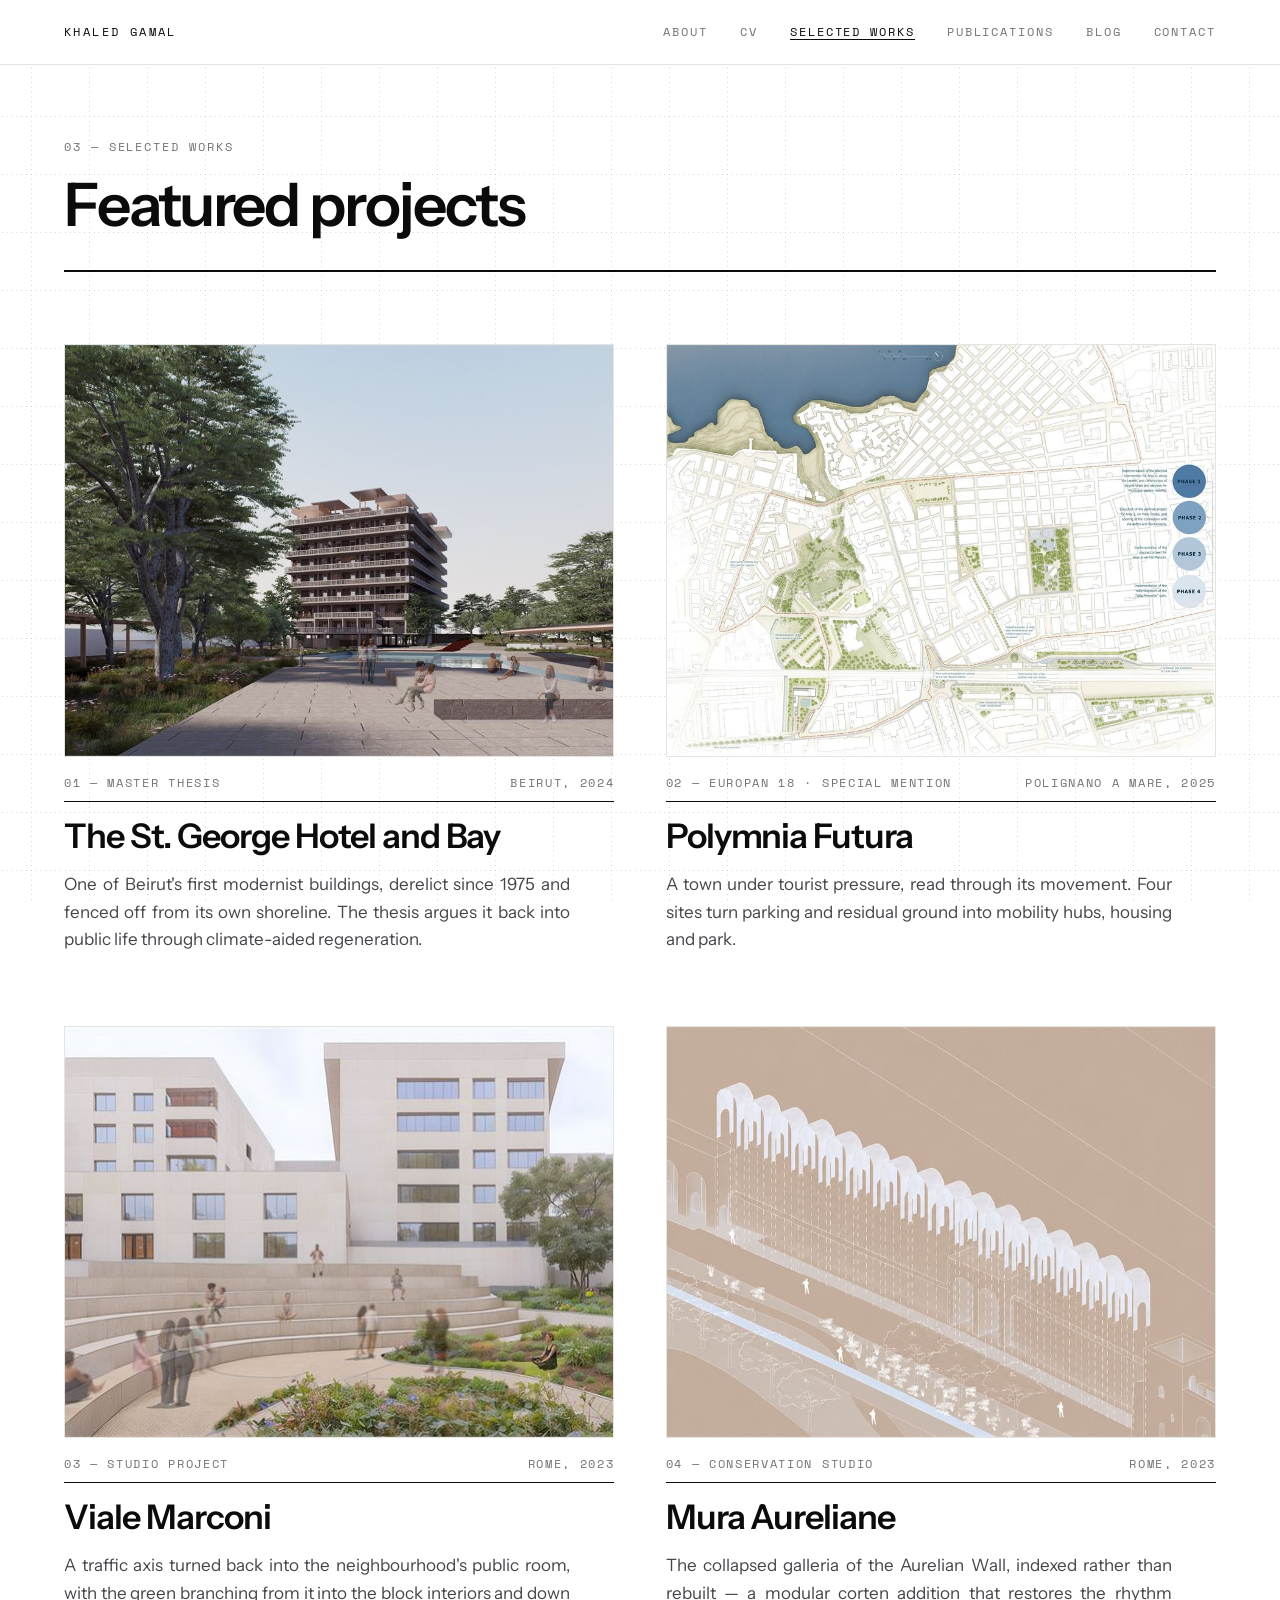
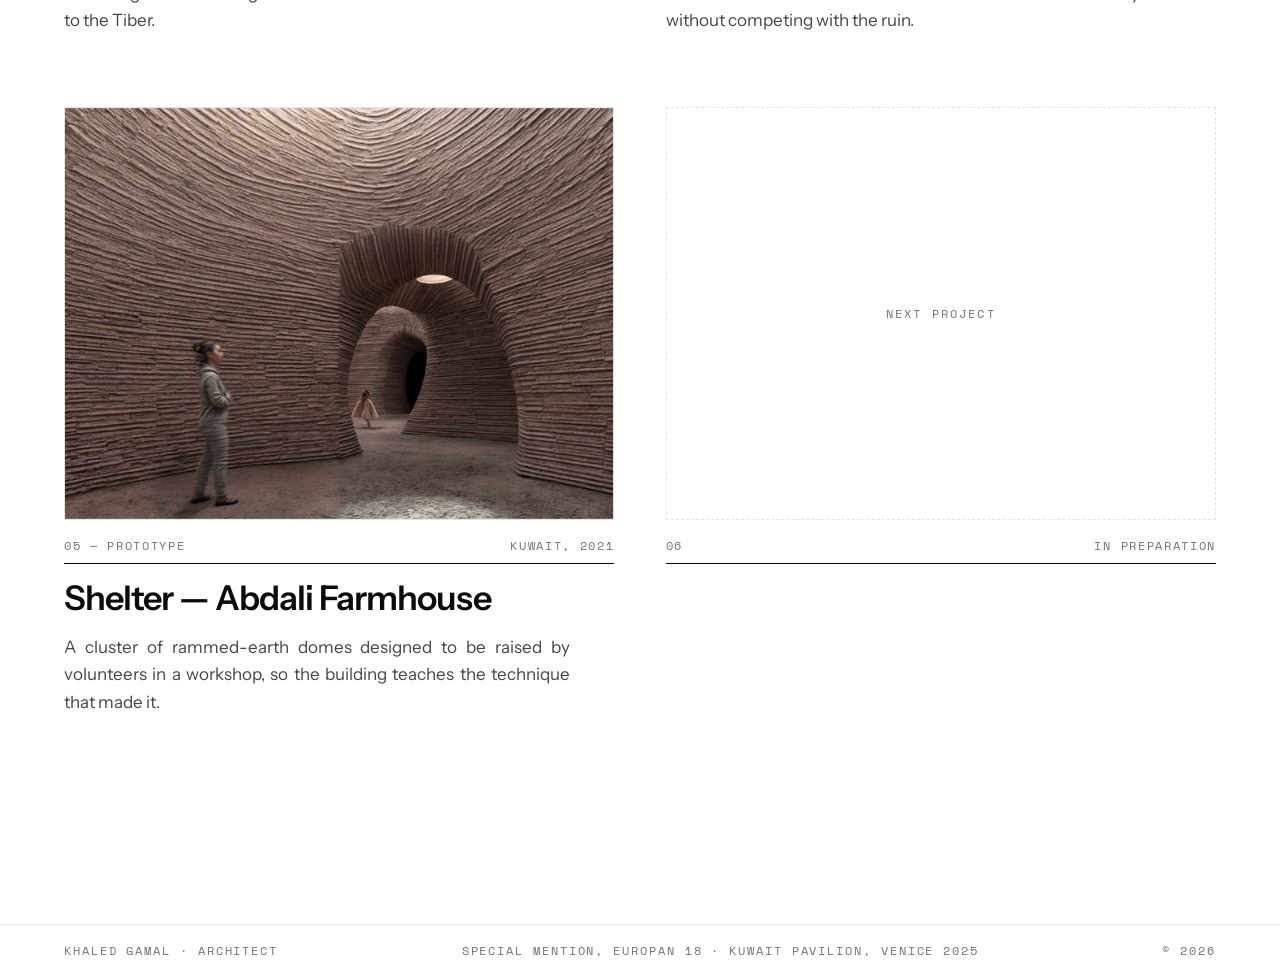
==== works.html @ 3520a38e "Add portfolio site Static site for Khaled Gamal, architect and urban researcher. 13 pages: home, abo" ====
<!DOCTYPE html>
<html lang="en">
<head>
<meta charset="utf-8">
<meta name="viewport" content="width=device-width, initial-scale=1">
<title>Selected works — Khaled Gamal</title>
<meta name="description" content="Selected architecture and urban design projects by Khaled Gamal.">
<meta property="og:title" content="Selected works — Khaled Gamal">
<meta property="og:description" content="Selected architecture and urban design projects by Khaled Gamal.">
<meta property="og:image" content="assets/img/works/saint-george/view-promenade-thumb.jpg">
<link rel="icon" href="favicon.svg" type="image/svg+xml">
<link rel="preconnect" href="https://fonts.googleapis.com">
<link rel="preconnect" href="https://fonts.gstatic.com" crossorigin>
<link href="https://fonts.googleapis.com/css2?family=Instrument+Sans:wght@400;500;600;700&family=Space+Mono:wght@400;700&display=swap" rel="stylesheet">
<link rel="stylesheet" href="assets/css/site.css">
<script>document.documentElement.classList.add('js');</script>
</head>
<body>

<a class="skip-link" href="#main">Skip to content</a>

<header class="site-head">
  <div class="shell">
    <div class="site-head__inner">
      <a class="mark" href="index.html">Khaled&nbsp;Gamal</a>
      <nav class="nav" aria-label="Main">
        <a class="nav__link" href="about.html">About</a>
        <a class="nav__link" href="cv.html">CV</a>
        <a class="nav__link" aria-current="page" href="works.html">Selected works</a>
        <a class="nav__link" href="publications.html">Publications</a>
        <a class="nav__link" href="blog.html">Blog</a>
        <a class="nav__link" href="contact.html">Contact</a>
      </nav>
      <button class="nav-toggle" type="button" aria-expanded="false" aria-controls="nav-drawer">Index</button>
    </div>
  </div>
  <div class="nav-drawer" id="nav-drawer" data-open="false">
    <div class="shell">
      <a class="nav-drawer__link" href="about.html">About <span>01</span></a>
      <a class="nav-drawer__link" href="cv.html">CV <span>02</span></a>
      <a class="nav-drawer__link" aria-current="page" href="works.html">Selected works <span>03</span></a>
      <a class="nav-drawer__link" href="publications.html">Publications <span>04</span></a>
      <a class="nav-drawer__link" href="blog.html">Blog <span>05</span></a>
      <a class="nav-drawer__link" href="contact.html">Contact <span>06</span></a>
    </div>
  </div>
</header>

<main id="main">
  <div class="shell">
    <div class="page">

      <div class="page__head">
        <span class="eyebrow page__eyebrow">03 — Selected works</span>
        <h1 class="page__title">Featured projects</h1>
      </div>

      <div class="works">

        <a class="work" href="work-saint-george.html" data-reveal>
          <div class="work__frame">
            <img src="assets/img/works/saint-george/view-promenade-thumb.jpg"
                 alt="Render of the regenerated St. George Hotel seen from a new public promenade"
                 loading="lazy" decoding="async" width="900" height="634">
          </div>
          <div class="work__bar">
            <span>01 — Master thesis</span>
            <span>Beirut, 2024</span>
          </div>
          <h2 class="work__title">The St. George Hotel and Bay</h2>
          <p class="work__desc">
            One of Beirut's first modernist buildings, derelict since 1975 and fenced
            off from its own shoreline. The thesis argues it back into public life
            through climate-aided regeneration.
          </p>
        </a>

        <a class="work" href="work-europan-18.html" data-reveal>
          <div class="work__frame">
            <img src="assets/img/works/europan-18/masterplan-thumb.jpg"
                 alt="Masterplan drawing for Polignano a Mare showing the proposed mobility and green network"
                 loading="lazy" decoding="async" width="900" height="676">
          </div>
          <div class="work__bar">
            <span>02 — Europan 18 · Special Mention</span>
            <span>Polignano a Mare, 2025</span>
          </div>
          <h2 class="work__title">Polymnia Futura</h2>
          <p class="work__desc">
            A town under tourist pressure, read through its movement. Four sites
            turn parking and residual ground into mobility hubs, housing and park.
          </p>
        </a>

        <a class="work" href="work-marconi.html" data-reveal>
          <div class="work__frame">
            <img src="assets/img/works/marconi/courtyard-thumb.jpg"
                 alt="A stepped public courtyard opened between two residential blocks off Viale Marconi"
                 loading="lazy" decoding="async" width="900" height="409">
          </div>
          <div class="work__bar">
            <span>03 — Studio project</span>
            <span>Rome, 2023</span>
          </div>
          <h2 class="work__title">Viale Marconi</h2>
          <p class="work__desc">
            A traffic axis turned back into the neighbourhood's public room, with
            the green branching from it into the block interiors and down to the
            Tiber.
          </p>
        </a>

        <a class="work" href="work-mura-aureliane.html" data-reveal>
          <div class="work__frame">
            <img src="assets/img/works/indexing/axonometric-thumb.jpg"
                 alt="Axonometric of the modular corten addition reinstating the Aurelian Wall galleria"
                 loading="lazy" decoding="async" width="900" height="637">
          </div>
          <div class="work__bar">
            <span>04 — Conservation studio</span>
            <span>Rome, 2023</span>
          </div>
          <h2 class="work__title">Mura Aureliane</h2>
          <p class="work__desc">
            The collapsed galleria of the Aurelian Wall, indexed rather than
            rebuilt — a modular corten addition that restores the rhythm without
            competing with the ruin.
          </p>
        </a>

        <a class="work" href="work-abdali.html" data-reveal>
          <div class="work__frame">
            <img src="assets/img/works/abdali/dome-interior-thumb.jpg"
                 alt="Interior of a rammed-earth dome with coursed layers rising to an oculus"
                 loading="lazy" decoding="async" width="900" height="506">
          </div>
          <div class="work__bar">
            <span>05 — Prototype</span>
            <span>Kuwait, 2021</span>
          </div>
          <h2 class="work__title">Shelter — Abdali Farmhouse</h2>
          <p class="work__desc">
            A cluster of rammed-earth domes designed to be raised by volunteers in
            a workshop, so the building teaches the technique that made it.
          </p>
        </a>

        <div class="work work--empty" data-reveal>
          <div class="work__frame"><span>Next project</span></div>
          <div class="work__bar">
            <span>06</span>
            <span>In preparation</span>
          </div>
          <h2 class="work__title" style="color: var(--pencil);">&nbsp;</h2>
        </div>

      </div>

    </div>
  </div>

</main>

<footer class="foot">
  <div class="shell">
    <div class="foot__inner">
      <span><a href="index.html">Khaled Gamal · Architect</a></span>
      <span>Special Mention, Europan 18 · Kuwait Pavilion, Venice 2025</span>
      <span>© <span data-year>2026</span></span>
    </div>
  </div>
</footer>

<script src="assets/js/site.js" defer></script>
</body>
</html>
---- assets/css/site.css ----
/* ==========================================================================
   Khaled Gamal — Architect & Urban Researcher
   Minimal editorial architecture site.

   The page is a sheet of drafting paper: a dotted square grid sits behind
   everything, and content is set against it with drafting-weight rules and
   monospaced annotation. One committed light theme — white, black, air.
   ========================================================================== */

/* --------------------------------------------------------------------------
   1. Tokens
   -------------------------------------------------------------------------- */

:root {
  --paper:      #ffffff;
  --paper-sunk: #f7f7f5;
  --ink:        #0b0b0b;
  --graphite:   #45454a;   /*  9.5:1 on white — long-form text */
  --pencil:     #737378;   /*  4.7:1 on white — metadata       */
  --rule:       #e4e4e1;
  --rule-soft:  #efefec;

  /* drafting line weights */
  --w-hair: 1px;
  --w-mid:  1.5px;
  --w-heavy: 2.5px;

  --face: 'Instrument Sans', -apple-system, BlinkMacSystemFont, 'Segoe UI', Helvetica, Arial, sans-serif;
  --mono: 'Space Mono', ui-monospace, 'SFMono-Regular', Menlo, monospace;

  --t-hero:  clamp(2.75rem, 9vw, 8.5rem);
  --t-h1:    clamp(2rem, 5vw, 3.75rem);
  --t-h2:    clamp(1.375rem, 2.8vw, 2.125rem);
  --t-h3:    clamp(1.0625rem, 1.5vw, 1.3125rem);
  --t-body:  1.1875rem;
  --t-small: 1.0625rem;
  --t-meta:  0.75rem;

  --s-1: 0.5rem;  --s-2: 1rem;   --s-3: 1.5rem;  --s-4: 2rem;
  --s-5: 3rem;    --s-6: 4.5rem; --s-7: 6.5rem;  --s-8: 9rem;

  --shell:  1360px;
  --gutter: clamp(1.25rem, 5vw, 4.5rem);

  --grid-size: 58px;
  --ease: cubic-bezier(0.22, 0.61, 0.36, 1);
  /* the dotted grid tile, reused as an overlay on the home reel */
  --grid-img: url("data:image/svg+xml,%3Csvg xmlns='http://www.w3.org/2000/svg' width='72' height='72'%3E%3Cg stroke='%23000' stroke-width='1' stroke-dasharray='1 5' opacity='0.28'%3E%3Cpath d='M0 .5H72'/%3E%3Cpath d='M.5 0V72'/%3E%3C/g%3E%3C/svg%3E");
}

/* Phones and small tablets. The desktop sizes are set for a long measure and
   read oversized on a narrow column, so step the whole scale down and pull the
   vertical rhythm in — the pages become materially shorter to scroll. */
@media (max-width: 48rem) {
  :root {
    --t-body:  1rem;
    --t-small: 0.9375rem;
    --t-meta:  0.6875rem;

    --s-5: 2rem;
    --s-6: 2.75rem;
    --s-7: 3.5rem;
    --s-8: 4.5rem;

    --grid-size: 46px;
  }
}

/* --------------------------------------------------------------------------
   2. Base
   -------------------------------------------------------------------------- */

*, *::before, *::after { box-sizing: border-box; }

html {
  -webkit-text-size-adjust: 100%;
  scroll-behavior: smooth;
  scroll-padding-top: 6rem;
}

@media (prefers-reduced-motion: reduce) {
  html { scroll-behavior: auto; }
}

body {
  margin: 0;
  min-height: 100vh;
  background: var(--paper);
  color: var(--ink);
  font-family: var(--face);
  font-size: var(--t-body);
  line-height: 1.62;
  -webkit-font-smoothing: antialiased;
  text-rendering: optimizeLegibility;
}

/* The drafting grid. Fixed, so long pages don't show tiling seams. */
body::before {
  content: '';
  position: fixed;
  inset: 0;
  z-index: -1;
  pointer-events: none;
  background-image: var(--grid-img);
  background-size: var(--grid-size) var(--grid-size);
  background-position: center top;
}

img { max-width: 100%; height: auto; display: block; }
a { color: inherit; }

h1, h2, h3, h4 {
  margin: 0;
  font-weight: 600;
  line-height: 1.1;
  letter-spacing: -0.025em;
  text-wrap: balance;
}

p { margin: 0 0 var(--s-3); text-wrap: pretty; }
p:last-child { margin-bottom: 0; }

/* Justified running text. Hyphenation is not optional here — without it,
   justifying a narrow measure opens rivers of white space between words. */
.prose,
.prose p,
.chapter__text,
.article__body p,
.entry__desc,
.work__desc,
.post-card__desc,
.pub__cite {
  text-align: justify;
  text-justify: inter-word;
  hyphens: auto;
  -webkit-hyphens: auto;
  hyphenate-limit-chars: 7 3 3;
}

/* Short measures tear badly when justified — leave them ragged. */
@media (max-width: 34rem) {
  .prose, .prose p, .chapter__text, .article__body p,
  .entry__desc, .work__desc, .post-card__desc, .pub__cite {
    text-align: left;
  }
}

:focus-visible {
  outline: var(--w-heavy) solid var(--ink);
  outline-offset: 3px;
}

::selection { background: var(--ink); color: var(--paper); }

.skip-link {
  position: absolute; left: var(--s-2); top: -120%;
  z-index: 100;
  padding: var(--s-2) var(--s-3);
  background: var(--ink); color: var(--paper);
  font-family: var(--mono); font-size: var(--t-meta);
  text-transform: uppercase; letter-spacing: 0.14em; text-decoration: none;
}
.skip-link:focus { top: var(--s-2); }

.visually-hidden {
  position: absolute; width: 1px; height: 1px;
  padding: 0; margin: -1px; overflow: hidden;
  clip: rect(0 0 0 0); white-space: nowrap; border: 0;
}

/* Shared annotation voice: every label, number and caption on the site. */
.mono,
.eyebrow,
.caption,
.metric__key,
.nav__link,
.foot__inner,
.entry__year,
.pub__year {
  font-family: var(--mono);
  font-size: var(--t-meta);
  text-transform: uppercase;
  letter-spacing: 0.16em;
}

.shell {
  max-width: var(--shell);
  margin-inline: auto;
  padding-inline: var(--gutter);
}

/* --------------------------------------------------------------------------
   3. Header
   -------------------------------------------------------------------------- */

.site-head {
  position: sticky; top: 0; z-index: 40;
  /* 96%, not 90%: the nav labels are grey, and at 90% a dark image scrolling
     underneath pulled them below the 4.5:1 contrast floor. */
  background: color-mix(in srgb, var(--paper) 96%, transparent);
  -webkit-backdrop-filter: blur(12px);
  backdrop-filter: blur(12px);
  border-bottom: var(--w-hair) solid var(--rule);
}

.site-head__inner {
  display: flex; align-items: center; justify-content: space-between;
  gap: var(--s-3); min-height: 4rem;
}

.mark {
  font-family: var(--mono);
  font-size: var(--t-meta);
  text-transform: uppercase;
  letter-spacing: 0.2em;
  text-decoration: none;
  white-space: nowrap;
}

.nav { display: none; }

@media (min-width: 62rem) {
  .nav { display: flex; gap: var(--s-4); }
}

.nav__link {
  position: relative;
  display: inline-flex; align-items: center;
  min-height: 44px;
  text-decoration: none;
  color: var(--pencil);
  transition: color 200ms var(--ease);
}

.nav__link::after {
  content: '';
  position: absolute; left: 0; right: 0; bottom: 0.85rem;
  height: var(--w-mid); background: var(--ink);
  transform: scaleX(0); transform-origin: left;
  transition: transform 280ms var(--ease);
}

.nav__link:hover { color: var(--ink); }
.nav__link:hover::after { transform: scaleX(1); }

.nav__link[aria-current='page'] { color: var(--ink); }
.nav__link[aria-current='page']::after { transform: scaleX(1); }

@media (prefers-reduced-motion: reduce) {
  .nav__link::after { transition: none; }
}

.nav-toggle {
  display: inline-flex; align-items: center; justify-content: center;
  min-width: 44px; min-height: 44px; padding: 0 var(--s-2);
  background: none; border: var(--w-hair) solid var(--rule);
  color: var(--ink);
  font-family: var(--mono); font-size: var(--t-meta);
  text-transform: uppercase; letter-spacing: 0.16em;
  cursor: pointer;
}

@media (min-width: 62rem) { .nav-toggle { display: none; } }

.nav-drawer { display: none; border-top: var(--w-hair) solid var(--rule); }
.nav-drawer[data-open='true'] { display: block; }
@media (min-width: 62rem) { .nav-drawer[data-open='true'] { display: none; } }

.nav-drawer__link {
  display: flex; align-items: center; justify-content: space-between;
  min-height: 52px;
  border-bottom: var(--w-hair) solid var(--rule-soft);
  font-family: var(--mono); font-size: var(--t-meta);
  text-transform: uppercase; letter-spacing: 0.16em;
  text-decoration: none;
}
.nav-drawer__link span { color: var(--pencil); }

/* --------------------------------------------------------------------------
   4. Home
   -------------------------------------------------------------------------- */

.home {
  display: flex; flex-direction: column; justify-content: center;
  padding-block: var(--s-4);
}

/* Wide screens: the statement and the index sit side by side, so the whole
   site fits on one screen with nothing to scroll past. */
@media (min-width: 62rem) {
  .home {
    display: grid;
    grid-template-columns: minmax(0, 1.05fr) minmax(0, 1fr);
    gap: clamp(2rem, 6vw, 6rem);
    align-content: center;
    align-items: center;
  }
}

.home__eyebrow { display: block; margin-bottom: var(--s-2); color: var(--pencil); }

.home__line {
  max-width: 34ch;
  font-size: clamp(1.125rem, 1.8vw, 1.625rem);
  line-height: 1.4;
  letter-spacing: -0.02em;
  color: var(--ink);
}

/* ── The reel ───────────────────────────────────────────────────────────
   A slow band of work across the top of the home page. Images are
   desaturated and sit under the same dotted grid as the rest of the page,
   so they read as ground rather than as pictures pasted on top. */

.reel {
  position: relative;
  overflow: hidden;
  width: 100vw;
  margin-left: calc(50% - 50vw);
  border-top: var(--w-hair) solid var(--rule);
  border-bottom: var(--w-hair) solid var(--rule);
  background: var(--paper-sunk);
}

/* The grid, laid back over the images. Fixed attachment so it lines up with
   the page grid behind everything else rather than starting its own. */
.reel::after {
  content: '';
  position: absolute;
  inset: 0;
  pointer-events: none;
  background-image: var(--grid-img);
  background-size: var(--grid-size) var(--grid-size);
  background-attachment: fixed;
  background-position: center top;
}

.reel__track {
  display: flex;
  width: max-content;
  gap: 0;
}

.reel__track img {
  height: clamp(140px, 21vh, 230px);
  width: auto;
  flex: none;
  object-fit: cover;
  filter: grayscale(1) contrast(1.02);
  opacity: 0.88;
  border-right: var(--w-hair) solid var(--rule);
}

/* Phones: a shorter band and tighter padding, so the index still lands
   close to one screen at the larger type size. */
@media (max-width: 34rem) {
  .reel__track img { height: 128px; }
  .home { padding-block: var(--s-2); }
  .index__row { min-height: 52px; }
}

@media (prefers-reduced-motion: no-preference) {
  .reel__track { animation: reel 64s linear infinite; }
  .reel:hover .reel__track { animation-play-state: paused; }
}

@keyframes reel {
  from { transform: translate3d(0, 0, 0); }
  to   { transform: translate3d(-50%, 0, 0); }
}

/* The index: the whole site, as a drawing register. */
.index {
  margin-top: var(--s-5);
  border-top: var(--w-heavy) solid var(--ink);
}

@media (min-width: 62rem) { .index { margin-top: 0; } }

.index__row {
  display: grid;
  grid-template-columns: 3rem 1fr auto;
  gap: var(--s-2);
  align-items: center;
  min-height: 56px;
  padding-block: var(--s-1);
  border-bottom: var(--w-hair) solid var(--rule);
  text-decoration: none;
  transition: padding-left 320ms var(--ease), background-color 320ms var(--ease);
}

.index__row:hover,
.index__row:focus-visible {
  padding-left: var(--s-3);
  background: var(--paper-sunk);
}

@media (prefers-reduced-motion: reduce) {
  .index__row { transition: none; }
  .index__row:hover { padding-left: 0; }
}

.index__no { font-family: var(--mono); font-size: var(--t-meta); letter-spacing: 0.14em; color: var(--pencil); }

.index__name {
  font-size: clamp(1.125rem, 1.8vw, 1.5rem);
  font-weight: 500;
  letter-spacing: -0.03em;
}

.index__note {
  display: none;
  font-family: var(--mono); font-size: var(--t-meta);
  text-transform: uppercase; letter-spacing: 0.14em;
  color: var(--pencil);
}

@media (min-width: 48rem) { .index__note { display: block; } }

/* --------------------------------------------------------------------------
   5. Page scaffolding
   -------------------------------------------------------------------------- */

.page { padding-block: var(--s-6) var(--s-7); }

/* Tighter blocks on a phone: less air between figures and chapters, so the
   page reads as a sequence rather than a series of long empty gaps. */
@media (max-width: 48rem) {
  .page { padding-block: var(--s-4) var(--s-6); }
  .page__head { margin-bottom: var(--s-4); padding-bottom: var(--s-3); }
  .chapter { margin-top: var(--s-5); }
  .plates { gap: var(--s-3); }
  .works { gap: var(--s-5); }
  .figure { margin: var(--s-4) 0; }
  .section { margin-top: var(--s-5); }
  .entry { padding-block: var(--s-2); }
  .pub { padding-block: var(--s-3); }
}

.page__head {
  padding-bottom: var(--s-4);
  margin-bottom: var(--s-6);
  border-bottom: var(--w-heavy) solid var(--ink);
}

.page__eyebrow { display: block; margin-bottom: var(--s-2); color: var(--pencil); }

.page__title {
  font-size: var(--t-h1);
  letter-spacing: -0.035em;
  max-width: 20ch;
}

.page__lede {
  max-width: min(52ch, 34rem);
  margin-top: var(--s-3);
  font-size: clamp(1.0625rem, 1.7vw, 1.375rem);
  line-height: 1.45;
  letter-spacing: -0.015em;
  color: var(--graphite);
}

/* About: the portrait sits beside the title, small, not below it. */
.page__head--portrait {
  display: grid;
  gap: var(--s-3);
  align-items: start;
}

@media (min-width: 40rem) {
  .page__head--portrait {
    grid-template-columns: minmax(0, 1fr) 9.5rem;
    gap: var(--s-5);
  }
}

@media (min-width: 62rem) {
  .page__head--portrait { grid-template-columns: minmax(0, 1fr) 12rem; }
}

.portrait-sm { margin: 0; }

.portrait-sm img {
  width: 100%;
  border: var(--w-hair) solid var(--rule);
  filter: grayscale(1) contrast(1.03);
}

.portrait-sm figcaption {
  margin-top: 0.4rem;
  font-family: var(--mono); font-size: var(--t-meta);
  text-transform: uppercase; letter-spacing: 0.14em; color: var(--pencil);
}

/* Two-column sheet: annotation margin + content field. */
.sheet { display: grid; gap: var(--s-3); }

@media (min-width: 62rem) {
  .sheet {
    grid-template-columns: 13rem minmax(0, 1fr);
    gap: clamp(1.5rem, 4vw, 4rem);
    align-items: start;
  }
}

.sheet__note { color: var(--pencil); font-family: var(--mono); font-size: var(--t-meta);
  text-transform: uppercase; letter-spacing: 0.16em; line-height: 1.8; }

@media (min-width: 62rem) {
  .sheet__note--sticky { position: sticky; top: 6rem; }
}

/* ch resolves wide in Instrument Sans, so cap the measure in rem too —
   otherwise the larger type runs to ~86 characters a line. */
.prose { max-width: min(66ch, 41rem); color: var(--graphite); }
.prose > * + * { margin-top: var(--s-3); }
.prose strong { color: var(--ink); font-weight: 600; }
.prose em { font-style: italic; }

.prose h3 {
  margin-top: var(--s-5);
  font-size: var(--t-h3);
  color: var(--ink);
}

.prose a { color: var(--ink); text-decoration: none; border-bottom: var(--w-hair) solid var(--rule); }
.prose a:hover { border-color: var(--ink); }

.section { margin-top: var(--s-6); }

.section__head {
  margin-bottom: var(--s-4);
  padding-bottom: var(--s-1);
  border-bottom: var(--w-mid) solid var(--ink);
  font-family: var(--mono); font-size: var(--t-meta); font-weight: 400;
  text-transform: uppercase; letter-spacing: 0.2em;
}

/* --------------------------------------------------------------------------
   6. Metric / titleblock strip
   -------------------------------------------------------------------------- */

.metrics {
  display: grid;
  grid-template-columns: repeat(2, minmax(0, 1fr));
  border-top: var(--w-hair) solid var(--rule);
  border-left: var(--w-hair) solid var(--rule);
}

@media (min-width: 48rem) { .metrics { grid-template-columns: repeat(4, minmax(0, 1fr)); } }

.metric {
  padding: var(--s-2);
  border-right: var(--w-hair) solid var(--rule);
  border-bottom: var(--w-hair) solid var(--rule);
}

.metric__key { display: block; margin-bottom: 0.35rem; color: var(--pencil); }
.metric__val { font-size: var(--t-small); line-height: 1.35; }

/* --------------------------------------------------------------------------
   7. Works
   -------------------------------------------------------------------------- */

.works { display: grid; gap: var(--s-6); }

@media (min-width: 56rem) {
  .works { grid-template-columns: repeat(2, minmax(0, 1fr)); gap: var(--s-6) clamp(1.5rem, 4vw, 4rem); }
}

.work { display: block; text-decoration: none; color: inherit; }

.work__frame {
  overflow: hidden;
  background: var(--paper-sunk);
  border: var(--w-hair) solid var(--rule);
  aspect-ratio: 4 / 3;
}

.work__frame img {
  width: 100%; height: 100%; object-fit: cover;
  transition: transform 700ms var(--ease);
}

.work:hover .work__frame img,
.work:focus-visible .work__frame img { transform: scale(1.035); }

@media (prefers-reduced-motion: reduce) {
  .work__frame img { transition: none; }
  .work:hover .work__frame img { transform: none; }
}

.work__bar {
  display: flex; justify-content: space-between; gap: var(--s-2);
  margin-top: var(--s-2); padding-bottom: var(--s-1);
  border-bottom: var(--w-mid) solid var(--ink);
  font-family: var(--mono); font-size: var(--t-meta);
  text-transform: uppercase; letter-spacing: 0.14em; color: var(--pencil);
}

.work__title {
  margin-top: var(--s-2);
  font-size: var(--t-h2);
  letter-spacing: -0.03em;
}

.work__desc { margin-top: var(--s-2); max-width: 46ch; font-size: var(--t-small); color: var(--graphite); }

/* Reserved slot for work still to come. */
.work--empty .work__frame {
  display: grid; place-items: center;
  background: transparent;
  border-style: dashed;
  border-color: var(--rule);
}

.work--empty .work__frame span {
  font-family: var(--mono); font-size: var(--t-meta);
  text-transform: uppercase; letter-spacing: 0.18em; color: var(--pencil);
}

/* --------------------------------------------------------------------------
   8. Plates
   -------------------------------------------------------------------------- */

.chapter { margin-top: var(--s-7); }
.chapter:first-of-type { margin-top: 0; }

.chapter__head {
  display: flex; align-items: baseline; gap: var(--s-2);
  padding-bottom: var(--s-1);
  margin-bottom: var(--s-4);
  border-bottom: var(--w-mid) solid var(--ink);
}

.chapter__no { font-family: var(--mono); font-size: var(--t-meta); letter-spacing: 0.16em; color: var(--pencil); }
.chapter__title { font-size: var(--t-h3); font-weight: 600; letter-spacing: -0.02em; }

.chapter__text { max-width: min(62ch, 41rem); margin-bottom: var(--s-4); color: var(--graphite); font-size: var(--t-small); }

.plates { display: grid; gap: var(--s-4); }

@media (min-width: 56rem) {
  .plates { grid-template-columns: repeat(2, minmax(0, 1fr)); gap: var(--s-5); }
  .plates--single { grid-template-columns: 1fr; }
}

.plate { margin: 0; cursor: zoom-in; }
.plate--wide { grid-column: 1 / -1; }

.plate__frame {
  border: var(--w-hair) solid var(--rule);
  background: var(--paper);
  padding: var(--s-1);
  overflow: hidden;
}

.plate img { width: 100%; transition: transform 600ms var(--ease); }
.plate:hover img { transform: scale(1.015); }

@media (prefers-reduced-motion: reduce) {
  .plate img { transition: none; }
  .plate:hover img { transform: none; }
}

.plate figcaption {
  margin-top: var(--s-1);
  font-family: var(--mono); font-size: var(--t-meta);
  text-transform: uppercase; letter-spacing: 0.14em; color: var(--pencil);
}

/* A sideways scroll of full boards. Snaps, and keeps its own scrollbar so
   the page body never scrolls horizontally. */
.strip {
  display: flex;
  gap: var(--s-3);
  overflow-x: auto;
  overscroll-behavior-x: contain;
  scroll-snap-type: x mandatory;
  padding-bottom: var(--s-2);
  -webkit-overflow-scrolling: touch;
}

.strip__item {
  flex: none;
  width: min(78vw, 26rem);
  scroll-snap-align: start;
}

.strip:focus-visible { outline: var(--w-heavy) solid var(--ink); outline-offset: 4px; }

/* ── Frame-sequence animation ───────────────────────────────────────────
   The source GIFs were 44MB between them. Same motion, as stacked JPEG
   frames: a tenth of the weight, and it can be paused. */

.anim { margin: 0; }

.anim__stage {
  position: relative;
  border: var(--w-hair) solid var(--rule);
  background: var(--paper);
  padding: var(--s-1);
}

/* The box reserves its height from --ar, so the frames can stack absolutely
   and still be inside the viewport for lazy loading to fire. */
.anim__frames {
  position: relative;
  aspect-ratio: var(--ar, 16 / 9);
}

.anim__frames img {
  position: absolute;
  inset: 0;
  width: 100%;
  height: 100%;
  object-fit: contain;
  opacity: 0;
  transition: opacity 260ms linear;
}

.anim__frames img.is-on { opacity: 1; }

/* With no JS, or with motion turned off, the last frame stands alone as a
   finished still. */
.anim__frames img:last-child { opacity: 1; }
.js .anim__frames img:last-child { opacity: 0; }
.js .anim__frames img:last-child.is-on { opacity: 1; }

.anim__bar {
  display: flex; align-items: center; justify-content: space-between;
  gap: var(--s-2); margin-top: var(--s-1);
}

.anim__caption {
  font-family: var(--mono); font-size: var(--t-meta);
  text-transform: uppercase; letter-spacing: 0.14em; color: var(--pencil);
}

.anim__toggle {
  display: none;
  align-items: center; justify-content: center;
  min-height: 44px; min-width: 44px; padding: 0 var(--s-2);
  background: none; border: var(--w-hair) solid var(--rule);
  color: var(--ink);
  font-family: var(--mono); font-size: var(--t-meta);
  text-transform: uppercase; letter-spacing: 0.14em;
  cursor: pointer; white-space: nowrap;
}

.js .anim__toggle { display: inline-flex; }
.anim__toggle:hover { border-color: var(--ink); }

/* --------------------------------------------------------------------------
   9. CV
   -------------------------------------------------------------------------- */

.entry {
  display: grid; gap: 0.35rem;
  padding-block: var(--s-3);
  border-bottom: var(--w-hair) solid var(--rule);
}

@media (min-width: 48rem) {
  .entry { grid-template-columns: 10rem minmax(0, 1fr); gap: var(--s-3); }
}

.entry__year { color: var(--pencil); padding-top: 0.3rem; letter-spacing: 0.1em; }
.entry__title { font-size: var(--t-h3); font-weight: 600; letter-spacing: -0.02em; }
.entry__org { margin-top: 0.15rem; font-size: var(--t-small); color: var(--pencil); }
.entry__desc { margin-top: var(--s-2); max-width: min(60ch, 40rem); font-size: var(--t-small); color: var(--graphite); }

.tags { display: flex; flex-wrap: wrap; gap: var(--s-1); margin-top: var(--s-2); }

.tag {
  padding: 0.3rem 0.6rem;
  border: var(--w-hair) solid var(--rule);
  font-family: var(--mono); font-size: var(--t-meta);
  text-transform: uppercase; letter-spacing: 0.1em; color: var(--graphite);
}

.btn {
  display: inline-flex; align-items: center; gap: var(--s-2);
  min-height: 48px; padding: 0 var(--s-3);
  background: var(--ink); color: var(--paper);
  font-family: var(--mono); font-size: var(--t-meta);
  text-transform: uppercase; letter-spacing: 0.16em;
  text-decoration: none;
  transition: opacity 200ms var(--ease);
}
.btn:hover { opacity: 0.82; }

/* --------------------------------------------------------------------------
   10. Publications
   -------------------------------------------------------------------------- */

.pub {
  display: grid; gap: 0.35rem;
  padding-block: var(--s-4);
  border-bottom: var(--w-hair) solid var(--rule);
}

@media (min-width: 48rem) {
  .pub { grid-template-columns: 5rem minmax(0, 1fr) auto; gap: var(--s-3); align-items: start; }
}

.pub__year { color: var(--pencil); padding-top: 0.35rem; letter-spacing: 0.1em; }
.pub__title { font-size: var(--t-h3); font-weight: 600; letter-spacing: -0.02em; max-width: 40ch; }
.pub__cite { margin-top: var(--s-1); font-size: var(--t-small); color: var(--graphite); max-width: 58ch; }
.pub__doi { margin-top: 0.35rem; font-family: var(--mono); font-size: var(--t-meta); color: var(--pencil); word-break: break-all; }

.pub__link {
  align-self: start;
  display: inline-flex; align-items: center; min-height: 44px;
  font-family: var(--mono); font-size: var(--t-meta);
  text-transform: uppercase; letter-spacing: 0.14em;
  text-decoration: none;
  border-bottom: var(--w-mid) solid var(--ink);
  white-space: nowrap;
}

/* --------------------------------------------------------------------------
   11. Blog
   -------------------------------------------------------------------------- */

.post-card {
  display: grid; gap: var(--s-3);
  padding-block: var(--s-4);
  border-bottom: var(--w-hair) solid var(--rule);
  text-decoration: none; color: inherit;
}

@media (min-width: 56rem) {
  .post-card { grid-template-columns: minmax(0, 22rem) minmax(0, 1fr); gap: clamp(1.5rem, 4vw, 3.5rem); align-items: start; }
}

.post-card__frame { overflow: hidden; border: var(--w-hair) solid var(--rule); background: var(--paper-sunk); }
.post-card__frame img { width: 100%; transition: transform 700ms var(--ease); }
.post-card:hover .post-card__frame img { transform: scale(1.03); }

@media (prefers-reduced-motion: reduce) {
  .post-card__frame img { transition: none; }
  .post-card:hover .post-card__frame img { transform: none; }
}

.post-card__title { font-size: var(--t-h2); letter-spacing: -0.03em; margin-top: var(--s-1); }
.post-card__desc { margin-top: var(--s-2); max-width: 54ch; font-size: var(--t-small); color: var(--graphite); }

.article { max-width: min(68ch, 44rem); }

.article__body { font-size: 1.25rem; line-height: 1.7; color: var(--graphite); }

@media (max-width: 48rem) {
  .article__body { font-size: 1.0625rem; line-height: 1.62; }
  .article__body blockquote { padding-left: var(--s-2); }
}
.article__body > * + * { margin-top: var(--s-3); }

.article__body h2 {
  margin-top: var(--s-6);
  padding-bottom: var(--s-1);
  border-bottom: var(--w-mid) solid var(--ink);
  font-size: var(--t-h3);
  font-family: var(--mono);
  font-weight: 400;
  text-transform: uppercase;
  letter-spacing: 0.16em;
  color: var(--ink);
}

.article__body strong { color: var(--ink); }

.article__body blockquote {
  margin: var(--s-4) 0;
  padding-left: var(--s-3);
  border-left: var(--w-heavy) solid var(--ink);
  color: var(--ink);
  text-align: left;
  hyphens: none;
}

/* Reference marks: raised, small, and never pushing the leading around. */
.article__body sup {
  font-family: var(--mono);
  font-size: 0.62em;
  line-height: 0;
  vertical-align: super;
  color: var(--pencil);
  margin-left: 0.1em;
}

.footnote-note {
  margin-top: var(--s-5);
  padding-top: var(--s-2);
  border-top: var(--w-hair) solid var(--rule);
  font-family: var(--mono);
  font-size: var(--t-meta);
  text-transform: uppercase;
  letter-spacing: 0.12em;
  color: var(--pencil);
  text-align: left;
  hyphens: none;
}

/* Arabic runs in the source keep their own script. */
.article__body [lang='ar'] { font-size: 1.05em; }

.figure { margin: var(--s-5) 0; }
.article__body .figure { cursor: zoom-in; }
.figure img { width: 100%; border: var(--w-hair) solid var(--rule); }
.figure figcaption {
  margin-top: var(--s-1);
  font-family: var(--mono); font-size: var(--t-meta);
  text-transform: uppercase; letter-spacing: 0.14em; color: var(--pencil);
}

/* Figures may break the measure on wide screens. */
@media (min-width: 75rem) {
  .figure--wide { width: min(115%, calc(100vw - 2 * var(--gutter))); }
}

/* --------------------------------------------------------------------------
   12. Contact
   -------------------------------------------------------------------------- */

.contact { display: grid; gap: var(--s-4); }

@media (min-width: 48rem) { .contact { grid-template-columns: repeat(2, minmax(0, 1fr)); } }

.contact__item { padding-block: var(--s-2); border-top: var(--w-hair) solid var(--rule); }
.contact__key { display: block; margin-bottom: 0.35rem; font-family: var(--mono); font-size: var(--t-meta);
  text-transform: uppercase; letter-spacing: 0.16em; color: var(--pencil); }

.contact__val {
  display: inline-block;
  font-size: clamp(1.0625rem, 2vw, 1.375rem);
  letter-spacing: -0.02em; text-decoration: none;
  border-bottom: var(--w-hair) solid var(--rule);
  transition: border-color 200ms var(--ease);
  word-break: break-word;
}
.contact__val:hover { border-color: var(--ink); }
.contact__val--plain { border: 0; }

/* --------------------------------------------------------------------------
   13. Footer
   -------------------------------------------------------------------------- */

/* Matches the header: same hairline, same compact band. */
.foot {
  margin-top: var(--s-7);
  border-top: var(--w-hair) solid var(--rule);
}

.foot__inner {
  min-height: 3.25rem;
  align-items: center;
}

.foot--tight { margin-top: var(--s-3); }

.foot__inner {
  display: flex; flex-wrap: wrap; gap: var(--s-1) var(--s-4);
  justify-content: space-between; color: var(--pencil);
  padding-block: var(--s-1);
}

.foot__inner a { text-decoration: none; }
.foot__inner a:hover { color: var(--ink); }

/* --------------------------------------------------------------------------
   14. Lightbox
   -------------------------------------------------------------------------- */

.lb { position: fixed; inset: 0; z-index: 90; display: none; background: var(--paper); padding: var(--s-3); }

/* minmax(0, 1fr), not 1fr: a bare 1fr track has an automatic minimum, so a
   tall board grew the row past the viewport and the image was cut off
   instead of being scaled down to fit. */
.lb[data-open='true'] {
  display: grid;
  grid-template-rows: auto minmax(0, 1fr) auto;
  gap: var(--s-2);
}

.lb__bar {
  display: flex; align-items: center; justify-content: space-between; gap: var(--s-2);
  font-family: var(--mono); font-size: var(--t-meta);
  text-transform: uppercase; letter-spacing: 0.14em; color: var(--pencil);
}

.lb__stage { position: relative; min-height: 0; min-width: 0; }

/* Pinned to the stage box, then letterboxed by object-fit.
   Percentage heights were the obvious approach and they do not work here:
   inside the grid the image resolved width:100% but treated height:100% as
   auto, so it kept its width-derived height and ran off the bottom of the
   screen. inset:0 gives a definite box no matter how the track is sized. */
.lb__stage img {
  position: absolute;
  inset: 0;
  width: 100%;
  height: 100%;
  object-fit: contain;
  object-position: center;
}

.lb__btn {
  display: inline-flex; align-items: center; justify-content: center;
  min-width: 44px; min-height: 44px; padding: 0 var(--s-2);
  background: none; border: var(--w-hair) solid var(--rule); color: var(--ink);
  font-family: var(--mono); font-size: var(--t-meta); cursor: pointer;
}
.lb__btn:hover { border-color: var(--ink); }
.lb__btn[disabled] { opacity: 0.3; cursor: default; }
.lb__nav { display: flex; gap: var(--s-2); }

/* --------------------------------------------------------------------------
   15. Motion
   -------------------------------------------------------------------------- */

@media (prefers-reduced-motion: no-preference) {
  .js [data-reveal] {
    opacity: 0; transform: translateY(14px);
    transition: opacity 750ms var(--ease), transform 750ms var(--ease);
  }
  .js [data-reveal].is-in { opacity: 1; transform: none; }
}

@media print {
  body::before, .site-head, .nav-drawer, .lb, .btn { display: none !important; }
  body { background: #fff; }
  .page { padding: 0; }
  .entry, .pub { page-break-inside: avoid; }
}
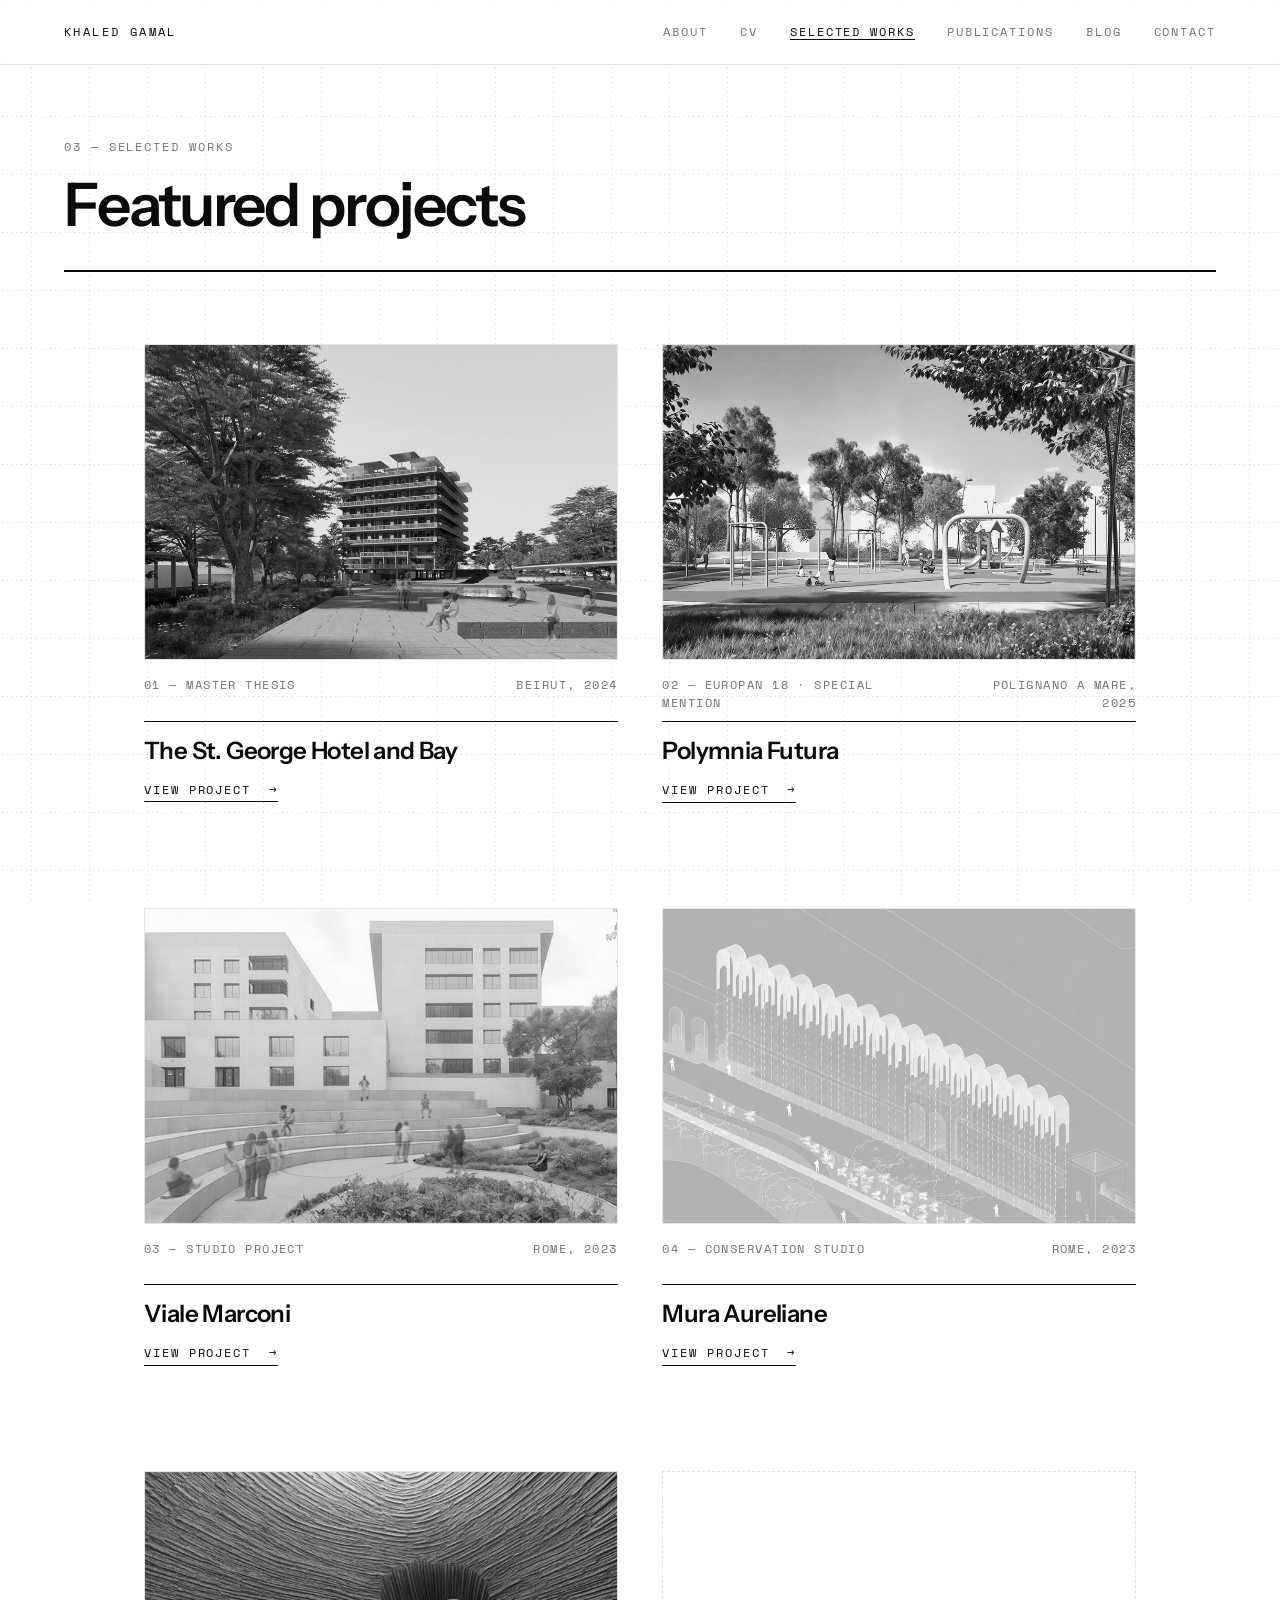
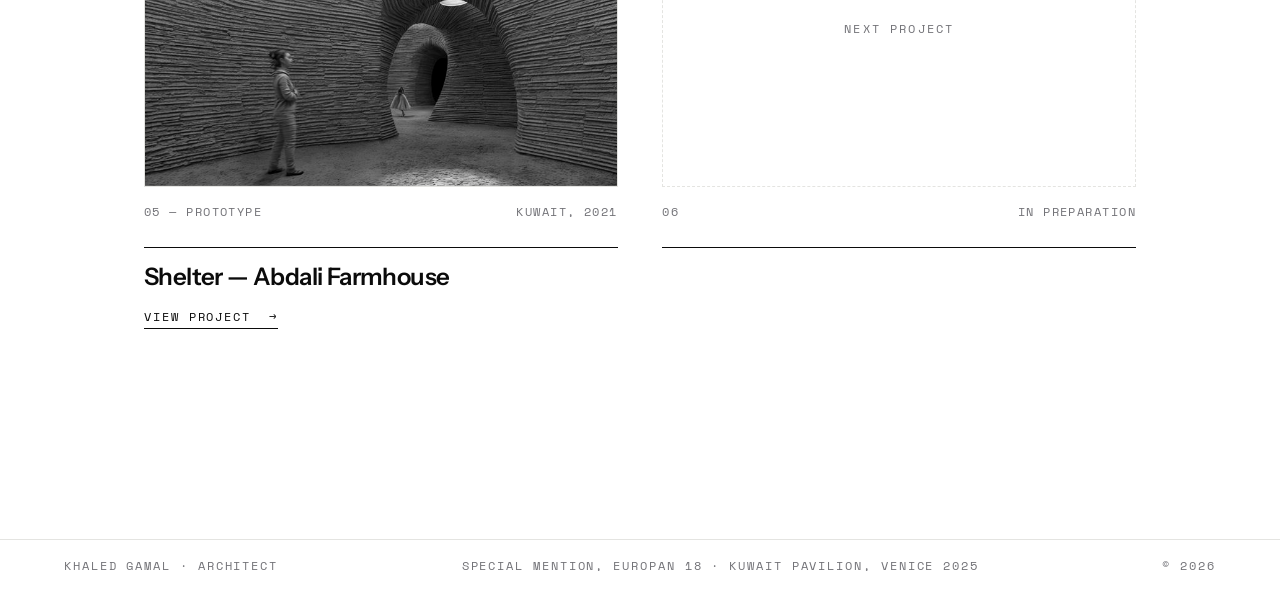
==== commit 1c118d09: "Rework the selected works grid; extend Viale Marconi Selected works - drop the description paragraph" ====
--- a/works.html
+++ b/works.html
@@ -68,28 +68,21 @@
             <span>Beirut, 2024</span>
           </div>
           <h2 class="work__title">The St. George Hotel and Bay</h2>
-          <p class="work__desc">
-            One of Beirut's first modernist buildings, derelict since 1975 and fenced
-            off from its own shoreline. The thesis argues it back into public life
-            through climate-aided regeneration.
-          </p>
+          <span class="work__go">View project</span>
         </a>
 
         <a class="work" href="work-europan-18.html" data-reveal>
           <div class="work__frame">
-            <img src="assets/img/works/europan-18/masterplan-thumb.jpg"
-                 alt="Masterplan drawing for Polignano a Mare showing the proposed mobility and green network"
-                 loading="lazy" decoding="async" width="900" height="676">
+            <img src="assets/img/works/europan-18/park-1-thumb.jpg"
+                 alt="The unfenced urban park at Villa Pinocchio, with play equipment among preserved trees"
+                 loading="lazy" decoding="async" width="900" height="600">
           </div>
           <div class="work__bar">
             <span>02 — Europan 18 · Special Mention</span>
             <span>Polignano a Mare, 2025</span>
           </div>
           <h2 class="work__title">Polymnia Futura</h2>
-          <p class="work__desc">
-            A town under tourist pressure, read through its movement. Four sites
-            turn parking and residual ground into mobility hubs, housing and park.
-          </p>
+          <span class="work__go">View project</span>
         </a>
 
         <a class="work" href="work-marconi.html" data-reveal>
@@ -103,11 +96,7 @@
             <span>Rome, 2023</span>
           </div>
           <h2 class="work__title">Viale Marconi</h2>
-          <p class="work__desc">
-            A traffic axis turned back into the neighbourhood's public room, with
-            the green branching from it into the block interiors and down to the
-            Tiber.
-          </p>
+          <span class="work__go">View project</span>
         </a>
 
         <a class="work" href="work-mura-aureliane.html" data-reveal>
@@ -121,11 +110,7 @@
             <span>Rome, 2023</span>
           </div>
           <h2 class="work__title">Mura Aureliane</h2>
-          <p class="work__desc">
-            The collapsed galleria of the Aurelian Wall, indexed rather than
-            rebuilt — a modular corten addition that restores the rhythm without
-            competing with the ruin.
-          </p>
+          <span class="work__go">View project</span>
         </a>
 
         <a class="work" href="work-abdali.html" data-reveal>
@@ -139,10 +124,7 @@
             <span>Kuwait, 2021</span>
           </div>
           <h2 class="work__title">Shelter — Abdali Farmhouse</h2>
-          <p class="work__desc">
-            A cluster of rammed-earth domes designed to be raised by volunteers in
-            a workshop, so the building teaches the technique that made it.
-          </p>
+          <span class="work__go">View project</span>
         </a>
 
         <div class="work work--empty" data-reveal>
--- a/assets/css/site.css
+++ b/assets/css/site.css
@@ -127,7 +127,6 @@
 .chapter__text,
 .article__body p,
 .entry__desc,
-.work__desc,
 .post-card__desc,
 .pub__cite {
   text-align: justify;
@@ -140,7 +139,7 @@
 /* Short measures tear badly when justified — leave them ragged. */
 @media (max-width: 34rem) {
   .prose, .prose p, .chapter__text, .article__body p,
-  .entry__desc, .work__desc, .post-card__desc, .pub__cite {
+  .entry__desc, .post-card__desc, .pub__cite {
     text-align: left;
   }
 }
@@ -562,10 +561,20 @@
    7. Works
    -------------------------------------------------------------------------- */
 
-.works { display: grid; gap: var(--s-6); }
+/* Narrower than the shell so the margins carry real white space, and the
+   cards themselves come down in size. */
+.works {
+  display: grid;
+  gap: var(--s-6);
+  max-width: 62rem;
+  margin-inline: auto;
+}
 
 @media (min-width: 56rem) {
-  .works { grid-template-columns: repeat(2, minmax(0, 1fr)); gap: var(--s-6) clamp(1.5rem, 4vw, 4rem); }
+  .works {
+    grid-template-columns: repeat(2, minmax(0, 1fr));
+    gap: var(--s-7) clamp(1.5rem, 3.5vw, 3rem);
+  }
 }
 
 .work { display: block; text-decoration: none; color: inherit; }
@@ -574,37 +583,75 @@
   overflow: hidden;
   background: var(--paper-sunk);
   border: var(--w-hair) solid var(--rule);
-  aspect-ratio: 4 / 3;
-}
-
+  aspect-ratio: 3 / 2;
+}
+
+/* Desaturated at rest so the grid reads as one system; colour arrives on
+   hover, which is what makes the card feel like a door rather than a
+   picture. */
 .work__frame img {
   width: 100%; height: 100%; object-fit: cover;
-  transition: transform 700ms var(--ease);
+  filter: grayscale(1) contrast(1.02);
+  transition: transform 700ms var(--ease), filter 450ms var(--ease);
 }
 
 .work:hover .work__frame img,
-.work:focus-visible .work__frame img { transform: scale(1.035); }
+.work:focus-visible .work__frame img {
+  transform: scale(1.035);
+  filter: grayscale(0) contrast(1);
+}
+
+/* Every touch device: no cursor to hover with, so the covers stay in colour
+   and the invitation is stated in words instead. Hover is the enhancement,
+   not the only cue. */
+@media (hover: none) {
+  .work__frame img { filter: none; }
+}
 
 @media (prefers-reduced-motion: reduce) {
-  .work__frame img { transition: none; }
+  .work__frame img { transition: filter 450ms var(--ease); }
   .work:hover .work__frame img { transform: none; }
 }
 
+/* The stated affordance. */
+.work__go {
+  display: inline-block;
+  margin-top: var(--s-2);
+  padding-bottom: 2px;
+  border-bottom: var(--w-mid) solid var(--ink);
+  font-family: var(--mono);
+  font-size: var(--t-meta);
+  text-transform: uppercase;
+  letter-spacing: 0.16em;
+  color: var(--ink);
+  transition: opacity 200ms var(--ease);
+}
+
+.work__go::after { content: '\00a0\00a0\2192'; }
+.work:hover .work__go { opacity: 0.6; }
+
+/* Reserve two lines: on the narrower cards some labels wrap and some don't,
+   and without this the titles in a row sit at different heights. */
 .work__bar {
-  display: flex; justify-content: space-between; gap: var(--s-2);
+  display: flex; justify-content: space-between; align-items: flex-start;
+  gap: var(--s-2);
+  line-height: 1.5;
+  /* box-sizing is border-box, so the reservation has to cover the padding and
+     the rule as well as the two lines of text. */
+  min-height: calc(3em + var(--s-1) + var(--w-mid));
   margin-top: var(--s-2); padding-bottom: var(--s-1);
   border-bottom: var(--w-mid) solid var(--ink);
   font-family: var(--mono); font-size: var(--t-meta);
-  text-transform: uppercase; letter-spacing: 0.14em; color: var(--pencil);
-}
+  text-transform: uppercase; letter-spacing: 0.12em; color: var(--pencil);
+}
+
+.work__bar span:last-child { text-align: right; }
 
 .work__title {
   margin-top: var(--s-2);
-  font-size: var(--t-h2);
-  letter-spacing: -0.03em;
-}
-
-.work__desc { margin-top: var(--s-2); max-width: 46ch; font-size: var(--t-small); color: var(--graphite); }
+  font-size: clamp(1.125rem, 1.9vw, 1.5rem);
+  letter-spacing: -0.025em;
+}
 
 /* Reserved slot for work still to come. */
 .work--empty .work__frame {
